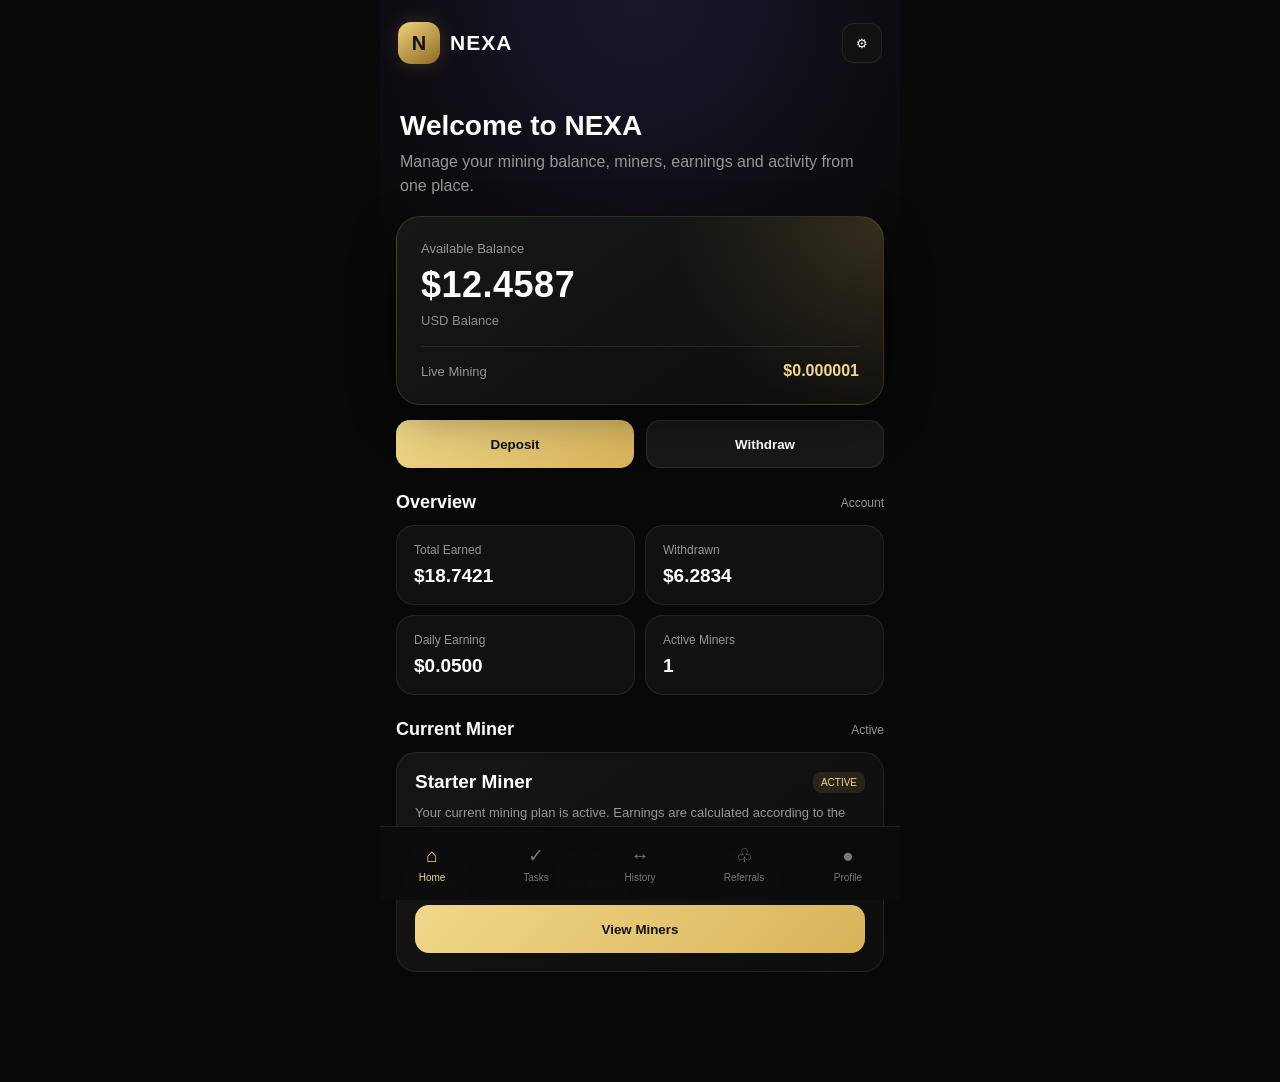
==== webapp/index.html @ 2e908e91 "Initial NEXA Bot" ====
<!DOCTYPE html>
<html lang="en">
<head>
    <meta charset="UTF-8">
    <meta
        name="viewport"
        content="width=device-width, initial-scale=1.0, maximum-scale=1.0, user-scalable=no"
    >

    <title>NEXA</title>

    <link rel="stylesheet" href="style.css">
</head>

<body>

<div class="app">

    <!-- Header -->
    <header class="header">
        <div class="logo">
            <div class="logo-icon">N</div>
            <div class="logo-text">NEXA</div>
        </div>

        <button class="header-button" type="button">⚙</button>
    </header>


    <!-- HOME -->
    <section class="page active" id="home">

        <div class="welcome">
            <h1>Welcome to NEXA</h1>
            <p>
                Manage your mining balance, miners,
                earnings and activity from one place.
            </p>
        </div>

        <!-- Balance -->
        <div class="balance-card">

            <div class="balance-label">
                Available Balance
            </div>

            <div class="balance" data-balance>
                $0.0000
            </div>

            <div class="balance-sub">
                USD Balance
            </div>

            <div class="live-profit">
                <span>Live Mining</span>
                <span data-mining>$0.000000</span>
            </div>

        </div>


        <!-- Main buttons -->
        <div class="button-row">

            <button
                class="btn btn-primary"
                type="button"
                data-action="deposit"
            >
                Deposit
            </button>

            <button
                class="btn btn-secondary"
                type="button"
                data-action="withdraw"
            >
                Withdraw
            </button>

        </div>


        <!-- Stats -->
        <div class="section">

            <div class="section-title">
                <h2>Overview</h2>
                <span>Account</span>
            </div>

            <div class="stats-grid">

                <div class="stat-card">
                    <div class="stat-title">
                        Total Earned
                    </div>

                    <div class="stat-value">
                        $18.7421
                    </div>
                </div>


                <div class="stat-card">
                    <div class="stat-title">
                        Withdrawn
                    </div>

                    <div class="stat-value">
                        $6.2834
                    </div>
                </div>


                <div class="stat-card">
                    <div class="stat-title">
                        Daily Earning
                    </div>

                    <div class="stat-value">
                        $0.0500
                    </div>
                </div>


                <div class="stat-card">
                    <div class="stat-title">
                        Active Miners
                    </div>

                    <div class="stat-value">
                        1
                    </div>
                </div>

            </div>

        </div>


        <!-- Current Miner -->
        <div class="section">

            <div class="section-title">
                <h2>Current Miner</h2>
                <span>Active</span>
            </div>

            <div class="miner-card">

                <div class="miner-top">
                    <div class="miner-name">
                        Starter Miner
                    </div>

                    <div class="miner-badge">
                        ACTIVE
                    </div>
                </div>

                <div class="miner-description">
                    Your current mining plan is active.
                    Earnings are calculated according to
                    the configured mining rate.
                </div>

                <div class="miner-info">

                    <div>
                        <small>Plan</small>
                        <strong>Starter</strong>
                    </div>

                    <div>
                        <small>Daily</small>
                        <strong>$0.2000</strong>
                    </div>

                    <div>
                        <small>Duration</small>
                        <strong>30 Days</strong>
                    </div>

                </div>

                <button
                    class="btn btn-primary"
                    type="button"
                    style="width:100%;"
                    data-page="miners"
                >
                    View Miners
                </button>

            </div>

        </div>

    </section>


    <!-- TASKS -->
    <section class="page" id="tasks">

        <div class="welcome">
            <h1>Tasks</h1>
            <p>
                Complete available tasks and check
                your account activity.
            </p>
        </div>

        <div class="card">

            <div class="list-item">

                <div class="list-left">

                    <div class="list-icon">
                        ✓
                    </div>

                    <div>
                        <div class="list-title">
                            Join NEXA Community
                        </div>

                        <div class="list-subtitle">
                            Telegram task
                        </div>
                    </div>

                </div>

                <button class="btn btn-primary">
                    Check
                </button>

            </div>


            <div class="list-item">

                <div class="list-left">

                    <div class="list-icon">
                        ★
                    </div>

                    <div>
                        <div class="list-title">
                            Daily Check-in
                        </div>

                        <div class="list-subtitle">
                            Daily activity
                        </div>
                    </div>

                </div>

                <button class="btn btn-secondary">
                    Open
                </button>

            </div>

        </div>

    </section>


    <!-- HISTORY -->
    <section class="page" id="history">

        <div class="welcome">
            <h1>History</h1>
            <p>
                View your recent account transactions.
            </p>
        </div>

        <div class="card">

            <div class="list-item">

                <div class="list-left">

                    <div class="list-icon">
                        +
                    </div>

                    <div>
                        <div class="list-title">
                            Mining Income
                        </div>

                        <div class="list-subtitle">
                            Today
                        </div>
                    </div>

                </div>

                <div class="amount-positive">
                    +$0.0500
                </div>

            </div>


            <div class="list-item">

                <div class="list-left">

                    <div class="list-icon">
                        ↓
                    </div>

                    <div>
                        <div class="list-title">
                            Withdrawal
                        </div>

                        <div class="list-subtitle">
                            Previous transaction
                        </div>
                    </div>

                </div>

                <div class="amount-negative">
                    -$2.0000
                </div>

            </div>


            <div class="list-item">

                <div class="list-left">

                    <div class="list-icon">
                        +
                    </div>

                    <div>
                        <div class="list-title">
                            Deposit
                        </div>

                        <div class="list-subtitle">
                            Previous transaction
                        </div>
                    </div>

                </div>

                <div class="amount-positive">
                    +$10.0000
                </div>

            </div>

        </div>

    </section>


    <!-- REFERRALS -->
    <section class="page" id="referrals">

        <div class="welcome">
            <h1>Referrals</h1>
            <p>
                Invite users with your referral code.
            </p>
        </div>


        <div class="card">

            <div class="section-title">
                <h2>Your Referral</h2>
                <span>Code</span>
            </div>

            <div class="referral-box">

                <div class="list-subtitle">
                    Referral Code
                </div>

                <div class="referral-code">

                    <input
                        type="text"
                        value="NEXA123456"
                        readonly
                    >

                    <button
                        type="button"
                        data-copy-referral="NEXA123456"
                    >
                        Copy
                    </button>

                </div>

            </div>


            <div class="stats-grid" style="margin-top:15px;">

                <div class="stat-card">

                    <div class="stat-title">
                        Total Referrals
                    </div>

                    <div class="stat-value">
                        0
                    </div>

                </div>


                <div class="stat-card">

                    <div class="stat-title">
                        Referral Earnings
                    </div>

                    <div class="stat-value">
                        $0.0000
                    </div>

                </div>

            </div>

        </div>

    </section>


    <!-- PROFILE -->
    <section class="page" id="profile">

        <div class="welcome">
            <h1>Profile</h1>

            <p>
                Manage your NEXA account information.
            </p>
        </div>


        <div class="card">

            <div class="list-item">

                <div class="list-left">

                    <div class="list-icon">
                        👤
                    </div>

                    <div>

                        <div class="list-title"
                             data-user-name>
                            NEXA User
                        </div>

                        <div class="list-subtitle">
                            Telegram Account
                        </div>

                    </div>

                </div>

            </div>


            <div class="list-item">

                <div class="list-left">

                    <div class="list-icon">
                        $
                    </div>

                    <div>

                        <div class="list-title">
                            Balance
                        </div>

                        <div class="list-subtitle">
                            Available USD
                        </div>

                    </div>

                </div>

                <div
                    class="amount-positive"
                    data-balance
                >
                    $0.0000
                </div>

            </div>


            <div class="list-item">

                <div class="list-left">

                    <div class="list-icon">
                        ⚙
                    </div>

                    <div>

                        <div class="list-title">
                            Settings
                        </div>

                        <div class="list-subtitle">
                            Account preferences
                        </div>

                    </div>

                </div>

                <button class="btn btn-secondary">
                    Open
                </button>

            </div>

        </div>

    </section>


    <!-- MINERS -->
    <section class="page" id="miners">

        <div class="welcome">

            <h1>Miner Store</h1>

            <p>
                Available mining plans.
                Rates shown here are configurable
                by the system administrator.
            </p>

        </div>


        <div class="miner-card">

            <div class="miner-top">

                <div class="miner-name">
                    Starter
                </div>

                <div class="miner-badge">
                    BASIC
                </div>

            </div>

            <div class="miner-description">
                Entry-level mining plan.
            </div>

            <div class="miner-info">

                <div>
                    <small>Price</small>
                    <strong>$10</strong>
                </div>

                <div>
                    <small>Daily</small>
                    <strong>$0.20</strong>
                </div>

                <div>
                    <small>Duration</small>
                    <strong>30 Days</strong>
                </div>

            </div>

            <button class="btn btn-primary"
                    style="width:100%;">
                Select
            </button>

        </div>


        <div class="miner-card">

            <div class="miner-top">

                <div class="miner-name">
                    Master
                </div>

                <div class="miner-badge">
                    PRO
                </div>

            </div>

            <div class="miner-description">
                Higher configured mining capacity.
            </div>

            <div class="miner-info">

                <div>
                    <small>Price</small>
                    <strong>$50</strong>
                </div>

                <div>
                    <small>Daily</small>
                    <strong>$1.20</strong>
                </div>

                <div>
                    <small>Duration</small>
                    <strong>30 Days</strong>
                </div>

            </div>

            <button class="btn btn-primary"
                    style="width:100%;">
                Select
            </button>

        </div>


        <div class="miner-card">

            <div class="miner-top">

                <div class="miner-name">
                    Elite
                </div>

                <div class="miner-badge">
                    PREMIUM
                </div>

            </div>

            <div class="miner-description">
                Premium configured mining capacity.
            </div>

            <div class="miner-info">

                <div>
                    <small>Price</small>
                    <strong>$100</strong>
                </div>

                <div>
                    <small>Daily</small>
                    <strong>$3.00</strong>
                </div>

                <div>
                    <small>Duration</small>
                    <strong>30 Days</strong>
                </div>

            </div>

            <button class="btn btn-primary"
                    style="width:100%;">
                Select
            </button>

        </div>

    </section>


    <!-- BOTTOM NAVIGATION -->
    <nav class="bottom-nav">

        <div
            class="nav-item active"
            data-page="home"
        >
            <div class="nav-icon">⌂</div>
            <div>Home</div>
        </div>


        <div
            class="nav-item"
            data-page="tasks"
        >
            <div class="nav-icon">✓</div>
            <div>Tasks</div>
        </div>


        <div
            class="nav-item"
            data-page="history"
        >
            <div class="nav-icon">↔</div>
            <div>History</div>
        </div>


        <div
            class="nav-item"
            data-page="referrals"
        >
            <div class="nav-icon">♧</div>
            <div>Referrals</div>
        </div>


        <div
            class="nav-item"
            data-page="profile"
        >
            <div class="nav-icon">●</div>
            <div>Profile</div>
        </div>

    </nav>

</div>


<script src="app.js"></script>

</body>
</html>
---- webapp/style.css ----
* {
    box-sizing: border-box;
    margin: 0;
    padding: 0;
}

:root {
    --bg: #080808;
    --card: #111111;
    --card-light: #181818;
    --gold: #d8b45a;
    --gold-light: #f1d78a;
    --text: #ffffff;
    --muted: #969696;
    --purple: #6c4ab6;
    --border: rgba(255, 255, 255, 0.08);
}

html,
body {
    width: 100%;
    min-height: 100%;
    background: var(--bg);
    color: var(--text);
    font-family: Arial, Helvetica, sans-serif;
}

body {
    min-height: 100vh;
    overflow-x: hidden;
}

/* Main app */
.app {
    width: 100%;
    max-width: 520px;
    min-height: 100vh;
    margin: 0 auto;
    background:
        radial-gradient(
            circle at 50% 0%,
            rgba(108, 74, 182, 0.20),
            transparent 32%
        ),
        var(--bg);
    padding-bottom: 90px;
}

/* Header */
.header {
    display: flex;
    align-items: center;
    justify-content: space-between;
    padding: 22px 18px 12px;
}

.logo {
    display: flex;
    align-items: center;
    gap: 10px;
}

.logo-icon {
    width: 42px;
    height: 42px;
    border-radius: 13px;
    display: flex;
    align-items: center;
    justify-content: center;
    background: linear-gradient(145deg, #f0d27b, #8d6b24);
    color: #111;
    font-size: 20px;
    font-weight: 900;
    box-shadow: 0 0 20px rgba(216, 180, 90, 0.18);
}

.logo-text {
    font-size: 21px;
    font-weight: 800;
    letter-spacing: 1px;
}

.header-button {
    width: 40px;
    height: 40px;
    border: 1px solid var(--border);
    border-radius: 12px;
    background: var(--card);
    color: white;
    cursor: pointer;
}

/* Pages */
.page {
    display: none;
    padding: 10px 16px 20px;
}

.page.active {
    display: block;
}

/* Welcome */
.welcome {
    padding: 24px 4px 18px;
}

.welcome h1 {
    font-size: 28px;
    margin-bottom: 8px;
}

.welcome p {
    color: var(--muted);
    line-height: 1.5;
}

/* Balance card */
.balance-card {
    position: relative;
    overflow: hidden;
    padding: 24px;
    border-radius: 24px;
    background:
        radial-gradient(
            circle at 100% 0%,
            rgba(216, 180, 90, 0.18),
            transparent 40%
        ),
        linear-gradient(145deg, #171717, #0d0d0d);
    border: 1px solid rgba(216, 180, 90, 0.18);
    box-shadow: 0 15px 45px rgba(0, 0, 0, 0.35);
}

.balance-label {
    color: var(--muted);
    font-size: 13px;
    margin-bottom: 8px;
}

.balance {
    font-size: 36px;
    font-weight: 800;
    letter-spacing: 0.5px;
}

.balance-sub {
    color: #8d8d8d;
    margin-top: 7px;
    font-size: 13px;
}

.live-profit {
    margin-top: 18px;
    display: flex;
    justify-content: space-between;
    align-items: center;
    padding-top: 15px;
    border-top: 1px solid var(--border);
}

.live-profit span:first-child {
    color: var(--muted);
    font-size: 13px;
}

.live-profit span:last-child {
    color: var(--gold-light);
    font-weight: 700;
}

/* Buttons */
.button-row {
    display: grid;
    grid-template-columns: 1fr 1fr;
    gap: 12px;
    margin-top: 15px;
}

.btn {
    min-height: 48px;
    border: none;
    border-radius: 14px;
    padding: 0 16px;
    font-weight: 700;
    cursor: pointer;
    transition: transform 0.15s ease;
}

.btn:active {
    transform: scale(0.97);
}

.btn-primary {
    background: linear-gradient(135deg, var(--gold-light), var(--gold));
    color: #111;
}

.btn-secondary {
    background: var(--card-light);
    color: white;
    border: 1px solid var(--border);
}

/* Section */
.section {
    margin-top: 24px;
}

.section-title {
    display: flex;
    justify-content: space-between;
    align-items: center;
    margin-bottom: 12px;
}

.section-title h2 {
    font-size: 18px;
}

.section-title span {
    color: var(--muted);
    font-size: 12px;
}

/* Cards */
.card {
    background: var(--card);
    border: 1px solid var(--border);
    border-radius: 18px;
    padding: 17px;
}

.card + .card {
    margin-top: 10px;
}

/* Stats */
.stats-grid {
    display: grid;
    grid-template-columns: 1fr 1fr;
    gap: 10px;
}

.stat-card {
    background: var(--card);
    border: 1px solid var(--border);
    border-radius: 18px;
    padding: 17px;
}

.stat-title {
    color: var(--muted);
    font-size: 12px;
    margin-bottom: 8px;
}

.stat-value {
    font-size: 19px;
    font-weight: 700;
}

/* Miner cards */
.miner-card {
    position: relative;
    background: linear-gradient(145deg, #151515, #0d0d0d);
    border: 1px solid var(--border);
    border-radius: 20px;
    padding: 18px;
}

.miner-card + .miner-card {
    margin-top: 12px;
}

.miner-top {
    display: flex;
    justify-content: space-between;
    align-items: center;
}

.miner-name {
    font-size: 19px;
    font-weight: 800;
}

.miner-badge {
    font-size: 10px;
    padding: 5px 8px;
    border-radius: 8px;
    background: rgba(216, 180, 90, 0.12);
    color: var(--gold-light);
}

.miner-description {
    color: var(--muted);
    font-size: 13px;
    line-height: 1.5;
    margin: 10px 0 15px;
}

.miner-info {
    display: flex;
    justify-content: space-between;
    gap: 10px;
    margin-bottom: 14px;
}

.miner-info div {
    flex: 1;
}

.miner-info small {
    display: block;
    color: var(--muted);
    font-size: 10px;
    margin-bottom: 5px;
}

.miner-info strong {
    font-size: 14px;
}

/* List */
.list-item {
    display: flex;
    align-items: center;
    justify-content: space-between;
    gap: 12px;
    padding: 14px 0;
    border-bottom: 1px solid var(--border);
}

.list-item:last-child {
    border-bottom: none;
}

.list-left {
    display: flex;
    align-items: center;
    gap: 12px;
}

.list-icon {
    width: 40px;
    height: 40px;
    border-radius: 12px;
    background: var(--card-light);
    display: flex;
    align-items: center;
    justify-content: center;
}

.list-title {
    font-weight: 700;
    font-size: 14px;
}

.list-subtitle {
    color: var(--muted);
    font-size: 11px;
    margin-top: 4px;
}

.amount-positive {
    color: #b9e6a0;
    font-weight: 700;
}

.amount-negative {
    color: #e9a0a0;
    font-weight: 700;
}

/* Referral */
.referral-box {
    margin-top: 15px;
    padding: 16px;
    border-radius: 16px;
    background: var(--card);
    border: 1px solid var(--border);
}

.referral-code {
    display: flex;
    gap: 8px;
    margin-top: 10px;
}

.referral-code input {
    flex: 1;
    min-width: 0;
    height: 44px;
    padding: 0 12px;
    border: 1px solid var(--border);
    border-radius: 12px;
    background: #0b0b0b;
    color: white;
    outline: none;
}

.referral-code button {
    width: 75px;
    border: none;
    border-radius: 12px;
    background: var(--gold);
    color: #111;
    font-weight: 700;
    cursor: pointer;
}

/* Bottom navigation */
.bottom-nav {
    position: fixed;
    left: 50%;
    bottom: 0;
    transform: translateX(-50%);
    width: 100%;
    max-width: 520px;
    height: 74px;
    display: grid;
    grid-template-columns: repeat(5, 1fr);
    background: rgba(12, 12, 12, 0.96);
    border-top: 1px solid var(--border);
    backdrop-filter: blur(14px);
    z-index: 100;
}

.nav-item {
    display: flex;
    flex-direction: column;
    align-items: center;
    justify-content: center;
    gap: 5px;
    color: #777;
    font-size: 10px;
    cursor: pointer;
    transition: color 0.2s ease;
}

.nav-item.active {
    color: var(--gold-light);
}

.nav-icon {
    font-size: 19px;
}

/* Forms */
.form-group {
    margin-top: 15px;
}

.form-group label {
    display: block;
    color: var(--muted);
    font-size: 12px;
    margin-bottom: 7px;
}

.input {
    width: 100%;
    height: 48px;
    border: 1px solid var(--border);
    border-radius: 14px;
    background: var(--card);
    color: white;
    padding: 0 14px;
    outline: none;
}

.input:focus {
    border-color: rgba(216, 180, 90, 0.45);
}

/* Empty state */
.empty {
    text-align: center;
    padding: 35px 15px;
    color: var(--muted);
}

.empty-icon {
    font-size: 34px;
    margin-bottom: 10px;
}

/* Responsive */
@media (max-width: 380px) {
    .balance {
        font-size: 31px;
    }

    .welcome h1 {
        font-size: 24px;
    }

    .button-row {
        gap: 8px;
    }
}
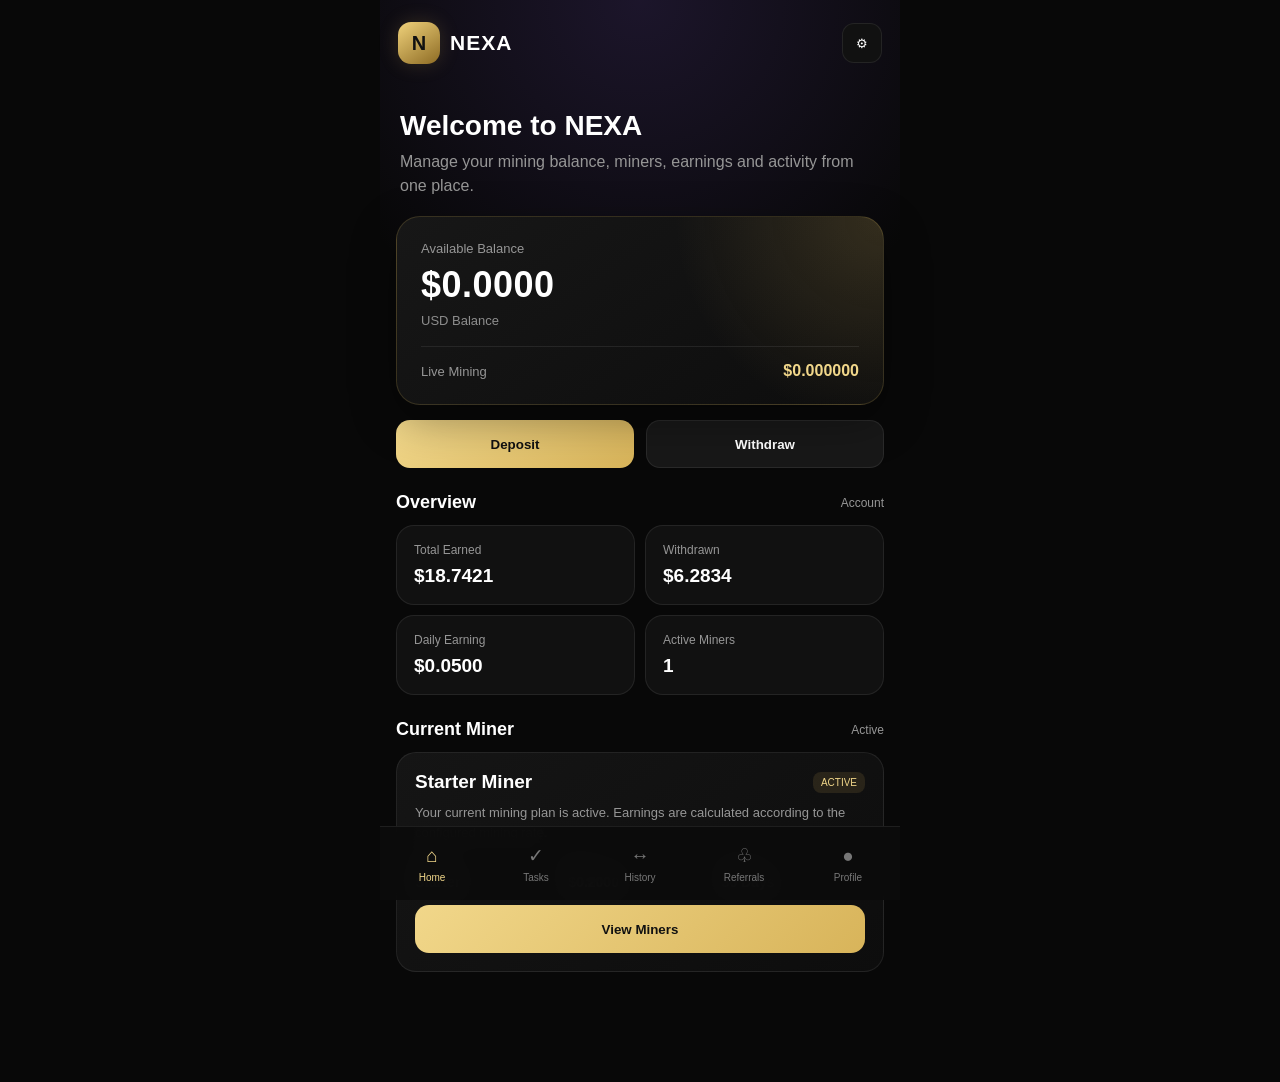
==== commit 0f35800a: "Connect NEXA Mini App to backend API" ====
--- a/webapp/index.html
+++ b/webapp/index.html
@@ -23,7 +23,7 @@
             <div class="logo-text">NEXA</div>
         </div>
 
-        <button class="header-button" type="button">⚙</button>
+        <button class="header-button" type="button" data-page="settings">⚙</button>
     </header>
 
 
@@ -262,7 +262,7 @@
 
                 </div>
 
-                <button class="btn btn-secondary">
+                <button class="btn btn-secondary" type="button" data-page="settings">
                     Open
                 </button>
 
@@ -367,6 +367,163 @@
 
         </div>
 
+    </section>
+
+
+    <!-- DEPOSIT -->
+    <section class="page" id="deposit">
+        <div class="welcome">
+            <h1>Deposit</h1>
+            <p>Choose a network and submit your deposit details.</p>
+        </div>
+
+        <div class="card">
+            <div class="section-title">
+                <h2>Deposit</h2>
+                <span>Pending Review</span>
+            </div>
+
+            <div class="list-item">
+                <div>
+                    <div class="list-title">Network</div>
+                    <div class="list-subtitle">Select the available deposit network</div>
+                </div>
+                <select id="deposit-network" style="padding:10px;border-radius:10px;">
+                    <option value="">Loading...</option>
+                </select>
+            </div>
+
+            <div style="margin-top:15px;">
+                <div class="list-subtitle">Deposit Address</div>
+                <div id="deposit-address"
+                     style="margin-top:8px;padding:12px;border-radius:10px;word-break:break-all;background:#111;">
+                    Select a network
+                </div>
+            </div>
+
+            <div style="margin-top:15px;">
+                <label class="list-subtitle" for="deposit-amount">Amount (USD)</label>
+                <input id="deposit-amount" type="number" min="0.01" step="0.01"
+                       placeholder="10.00"
+                       style="width:100%;padding:12px;margin-top:8px;border-radius:10px;">
+            </div>
+
+            <div style="margin-top:15px;">
+                <label class="list-subtitle" for="deposit-tx">Transaction Hash (optional)</label>
+                <input id="deposit-tx" type="text"
+                       placeholder="Transaction hash"
+                       style="width:100%;padding:12px;margin-top:8px;border-radius:10px;">
+            </div>
+
+            <button class="btn btn-primary" id="submit-deposit"
+                    type="button" style="width:100%;margin-top:15px;">
+                Submit Deposit
+            </button>
+
+            <div id="deposit-message" class="list-subtitle" style="margin-top:10px;"></div>
+        </div>
+    </section>
+
+    <!-- WITHDRAW -->
+    <section class="page" id="withdraw">
+        <div class="welcome">
+            <h1>Withdraw</h1>
+            <p>Submit a withdrawal request from your available USD balance.</p>
+        </div>
+
+        <div class="card">
+            <div class="section-title">
+                <h2>Withdrawal</h2>
+                <span>Pending Review</span>
+            </div>
+
+            <div class="list-item">
+                <div>
+                    <div class="list-title">Available Balance</div>
+                    <div class="list-subtitle">Your current USD balance</div>
+                </div>
+                <div class="amount-positive" data-balance>$0.0000</div>
+            </div>
+
+            <div style="margin-top:15px;">
+                <label class="list-subtitle" for="withdraw-network">Network</label>
+                <select id="withdraw-network"
+                        style="width:100%;padding:12px;margin-top:8px;border-radius:10px;">
+                    <option value="">Loading...</option>
+                </select>
+            </div>
+
+            <div style="margin-top:15px;">
+                <label class="list-subtitle" for="withdraw-address">Wallet Address</label>
+                <input id="withdraw-address" type="text"
+                       placeholder="Enter your wallet address"
+                       style="width:100%;padding:12px;margin-top:8px;border-radius:10px;">
+            </div>
+
+            <div style="margin-top:15px;">
+                <label class="list-subtitle" for="withdraw-amount">Amount (USD)</label>
+                <input id="withdraw-amount" type="number" min="0.01" step="0.01"
+                       placeholder="1.00"
+                       style="width:100%;padding:12px;margin-top:8px;border-radius:10px;">
+            </div>
+
+            <div id="withdraw-fees"
+                 class="list-subtitle"
+                 style="margin-top:12px;">
+                Fee information will appear here.
+            </div>
+
+            <button class="btn btn-secondary" id="submit-withdraw"
+                    type="button" style="width:100%;margin-top:15px;">
+                Submit Withdrawal
+            </button>
+
+            <div id="withdraw-message" class="list-subtitle" style="margin-top:10px;"></div>
+        </div>
+    </section>
+
+    <!-- SETTINGS -->
+    <section class="page" id="settings">
+        <div class="welcome">
+            <h1>Settings</h1>
+            <p>Account preferences and NEXA app options.</p>
+        </div>
+
+        <div class="card">
+            <div class="list-item">
+                <div class="list-left">
+                    <div class="list-icon">🔔</div>
+                    <div>
+                        <div class="list-title">Notifications</div>
+                        <div class="list-subtitle">View your NEXA notifications</div>
+                    </div>
+                </div>
+                <button class="btn btn-secondary" type="button" data-page="notifications">Open</button>
+            </div>
+
+            <div class="list-item">
+                <div class="list-left">
+                    <div class="list-icon">◷</div>
+                    <div>
+                        <div class="list-title">Minimum Withdrawal</div>
+                        <div class="list-subtitle" id="minimum-withdrawal-setting">Loading...</div>
+                    </div>
+                </div>
+            </div>
+        </div>
+    </section>
+
+    <!-- NOTIFICATIONS -->
+    <section class="page" id="notifications">
+        <div class="welcome">
+            <h1>Notifications</h1>
+            <p>Your latest NEXA account notifications.</p>
+        </div>
+        <div class="card" id="notifications-list">
+            <div class="list-item">
+                <div class="list-subtitle">Loading notifications...</div>
+            </div>
+        </div>
     </section>
 
 
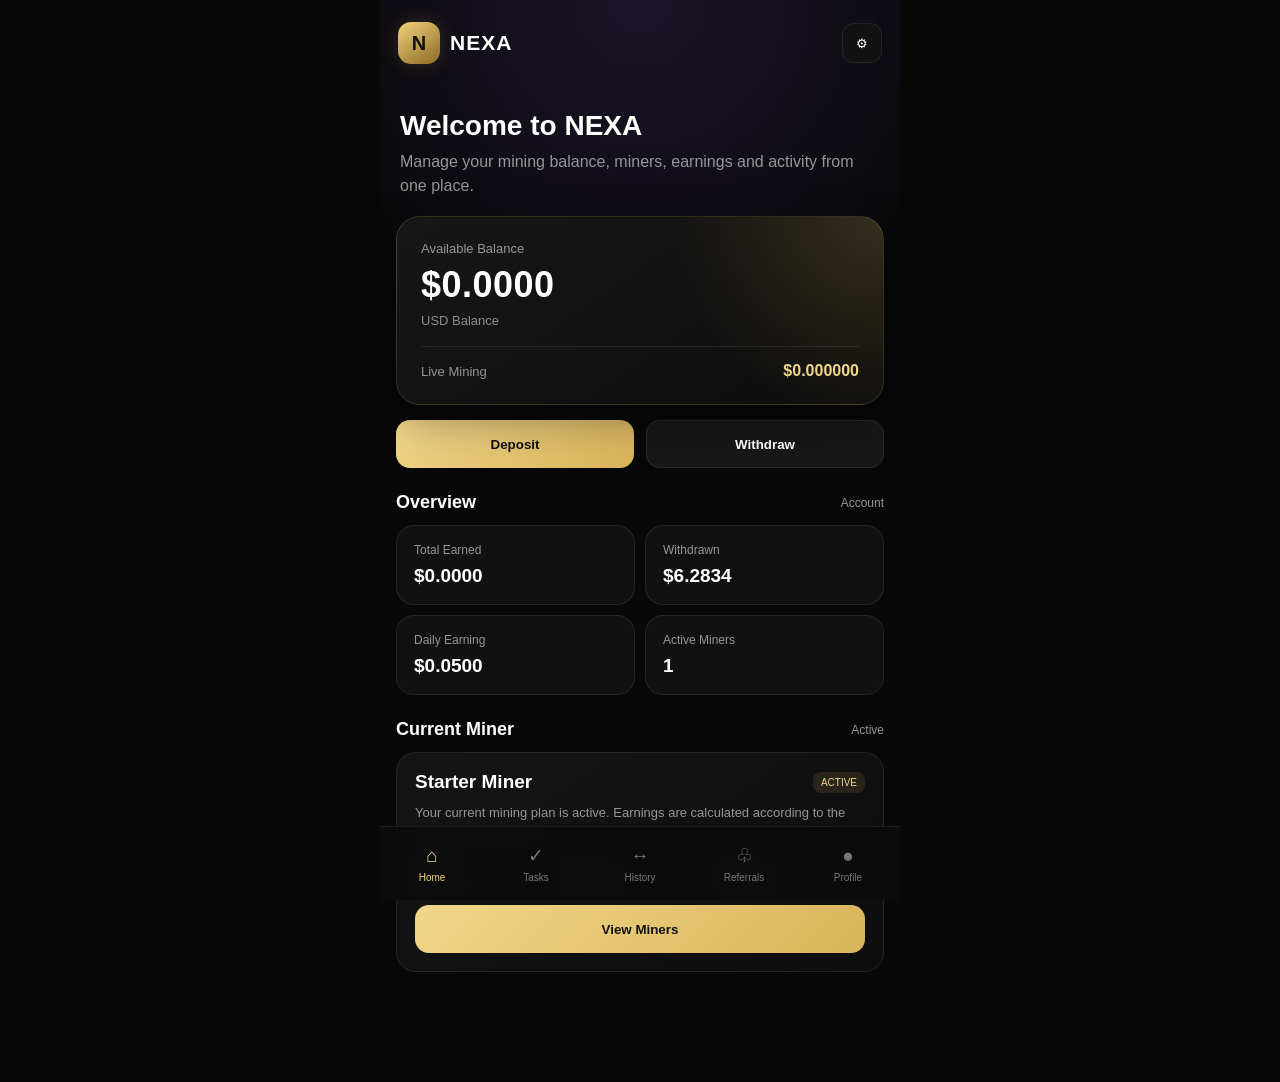
==== commit 1e403391: "Remove demo earned balance" ====
--- a/webapp/index.html
+++ b/webapp/index.html
@@ -10,6 +10,7 @@
     <title>NEXA</title>
 
     <link rel="stylesheet" href="style.css">
+    <script src="https://telegram.org/js/telegram-web-app.js"></script> 
 </head>
 
 <body>
@@ -99,7 +100,7 @@
                     </div>
 
                     <div class="stat-value">
-                        $18.7421
+                        $0.0000
                     </div>
                 </div>
 
